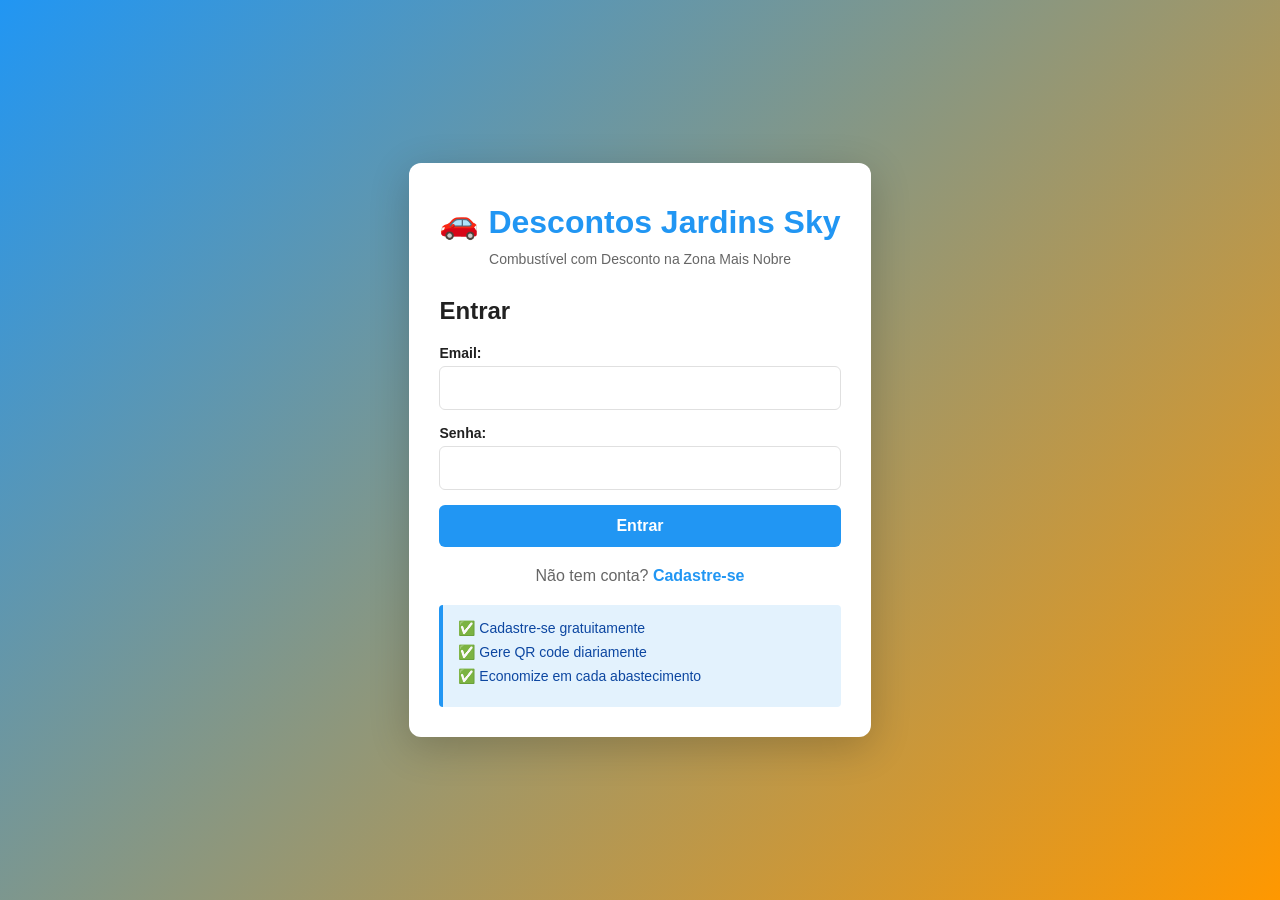
==== frontend/index.html @ 64e80499 "Add files via upload" ====
<!DOCTYPE html>
<html lang="pt-BR">
<head>
    <meta charset="UTF-8">
    <meta name="viewport" content="width=device-width, initial-scale=1.0">
    <meta name="theme-color" content="#1e3a8a">
    <title>CAJ SKY — Combustível com desconto</title>
    <link rel="manifest" href="/manifest.json">
    <link rel="apple-touch-icon" href="/icons/cajsky-192.png">
    <meta name="apple-mobile-web-app-capable" content="yes">
    <meta name="apple-mobile-web-app-status-bar-style" content="black-translucent">
    <meta name="apple-mobile-web-app-title" content="CAJ SKY">
    <link rel="stylesheet" href="css/style.css?v=2">
</head>
<body class="auth-page">
    <div class="container">
        <div class="auth-card">
            <div class="logo">
                <h1>🚗 Descontos Jardins Sky</h1>
                <p>Combustível com Desconto na Zona Mais Nobre</p>
            </div>

            <!-- TAB DE LOGIN -->
            <div id="login-tab" class="auth-form active">
                <h2>Entrar</h2>
                <form id="login-form">
                    <div class="form-group">
                        <label for="login-email">Email:</label>
                        <input type="email" id="login-email" name="email" required>
                    </div>
                    <div class="form-group">
                        <label for="login-senha">Senha:</label>
                        <input type="password" id="login-senha" name="senha" required>
                    </div>
                    <button type="submit" class="btn btn-primary">Entrar</button>
                </form>
                <p class="toggle-auth">Não tem conta? <a href="#" onclick="toggleTab()">Cadastre-se</a></p>
                <div id="login-erro" class="erro-msg"></div>
            </div>

            <!-- TAB DE CADASTRO -->
            <div id="cadastro-tab" class="auth-form">
                <h2>Criar Conta</h2>
                <form id="cadastro-form">
                    <div class="form-group">
                        <label for="cadastro-nome">Nome Completo:</label>
                        <input type="text" id="cadastro-nome" name="nome" required>
                    </div>

                    <div class="form-group">
                        <label for="cadastro-cpf">CPF:</label>
                        <input type="text" id="cadastro-cpf" name="cpf" placeholder="000.000.000-00" required>
                    </div>

                    <div class="form-group">
                        <label for="cadastro-ocupacao">Ocupação:</label>
                        <select id="cadastro-ocupacao" name="ocupacao" required
                                onchange="ajustarCamposOcupacao()">
                            <option value="">Selecione...</option>
                            <option value="Táxi">Táxi</option>
                            <option value="Uber">Motorista de aplicativo (Uber, 99…)</option>
                            <option value="Outro">Outro — convênio com empresa</option>
                        </select>
                    </div>

                    <!-- ===== COMPROVAÇÃO DA CATEGORIA ===== -->
                    <fieldset class="bloco-veiculo" id="bloco-veiculo" style="display:none;">
                        <legend id="legenda-veiculo">Comprovação</legend>
                        <p class="ajuda-bloco" id="ajuda-bloco-veiculo"></p>

                        <div class="form-group">
                            <label for="cadastro-placa">Placa do carro que você está usando:</label>
                            <input type="text" id="cadastro-placa" name="placa"
                                   placeholder="ABC1D23" maxlength="8"
                                   autocapitalize="characters" autocomplete="off"
                                   spellcheck="false" oninput="formatarCampoPlaca(this)">
                            <small class="ajuda" id="ajuda-placa"></small>
                        </div>

                        <div class="form-group" id="grupo-registro">
                            <label for="cadastro-registro"><span id="rotulo-registro">Registro</span>:</label>
                            <input type="text" id="cadastro-registro" name="registro_numero"
                                   autocomplete="off" spellcheck="false">
                            <small class="ajuda" id="ajuda-registro"></small>
                        </div>

                        <div class="form-group" id="grupo-convenio" style="display:none;">
                            <label for="cadastro-empresa">Empresa do convênio:</label>
                            <select id="cadastro-empresa" name="empresa_convenio_id">
                                <option value="">Carregando empresas...</option>
                            </select>
                            <small class="ajuda" id="ajuda-convenio">
                                Só aparecem aqui as empresas com convênio assinado com os postos
                                CAJ e SKY. Seu cadastro passa por conferência da gerência antes
                                de liberar os cupons.
                            </small>
                        </div>

                        <div class="form-group">
                            <label id="rotulo-foto">Comprovante:</label>
                            <input type="file" id="cadastro-foto" accept="image/*"
                                   class="entrada-foto" onchange="prepararComprovante(this)">
                            <label for="cadastro-foto" class="botao-foto" id="botao-foto">
                                📷 Enviar comprovante
                            </label>
                            <small class="ajuda" id="ajuda-foto"></small>
                            <div id="previa-foto" class="previa-foto" hidden>
                                <img id="previa-foto-img" alt="Comprovante enviado">
                                <button type="button" class="trocar-foto" onclick="limparComprovante()">
                                    Trocar imagem
                                </button>
                            </div>
                        </div>
                    </fieldset>

                    <div class="form-group">
                        <label for="cadastro-tel">Telefone:</label>
                        <input type="tel" id="cadastro-tel" name="tel" placeholder="(11) 99999-9999" required>
                    </div>

                    <div class="form-group">
                        <label for="cadastro-endereco">Endereço Completo:</label>
                        <input type="text" id="cadastro-endereco" name="endereco" placeholder="Rua, número, bairro, cidade" required>
                    </div>

                    <div class="form-group">
                        <label for="cadastro-email">Email:</label>
                        <input type="email" id="cadastro-email" name="email" required>
                    </div>

                    <div class="form-group">
                        <label for="cadastro-senha">Senha:</label>
                        <input type="password" id="cadastro-senha" name="senha" required>
                    </div>

                    <div class="form-group">
                        <label for="cadastro-confirmacao">Confirmar Senha:</label>
                        <input type="password" id="cadastro-confirmacao" name="confirmacao" required>
                    </div>

                    <div class="form-group form-consentimento">
                        <label class="checkbox-label">
                            <input type="checkbox" id="cadastro-promocoes" name="aceita_promocoes" required>
                            <span><strong>Aceito receber os avisos do aplicativo</strong> — cupons do dia,
                            mudanças de preço e ofertas por tempo limitado dos postos CAJ e SKY,
                            por notificação, WhatsApp, SMS ou e-mail.
                            <br>Autorizo também o uso da <strong>placa e do comprovante enviado</strong>
                            para conferir, no abastecimento, que o desconto é usado por quem tem
                            direito a ele. Esses dados não são usados para outra finalidade nem
                            repassados a terceiros, e são apagados se a conta for encerrada.</span>
                        </label>
                        <small class="ajuda">Obrigatório: é assim que você fica sabendo o desconto do dia.</small>

                        <label class="checkbox-label checkbox-secundario">
                            <input type="checkbox" id="cadastro-parceiros" name="aceita_parceiros">
                            <span>Também quero receber promoções de parceiros e novidades do clube.</span>
                        </label>
                        <small class="ajuda">Opcional. Pode cancelar quando quiser.</small>
                    </div>

                    <button type="submit" class="btn btn-primary">Cadastrar</button>
                </form>
                <p class="toggle-auth">Já tem conta? <a href="#" onclick="toggleTab()">Faça Login</a></p>
                <div id="cadastro-erro" class="erro-msg"></div>
            </div>

            <div class="info-box">
                <p>✅ Cadastre-se gratuitamente</p>
                <p>✅ Gere QR code diariamente</p>
                <p>✅ Economize em cada abastecimento</p>
            </div>
        </div>
    </div>

    <script>
        window.INSTALAR = {
            titulo: 'Instale o CAJ SKY no seu celular',
            texto: 'Fica um ícone na sua tela, abre direto no cupom e avisa quando o preço baixar.',
            cor: '#2563eb'
        };
    </script>
    <script src="js/instalar.js?v=1"></script>
    <script src="js/comprovacao.js?v=1"></script>
    <script src="js/app-v2.js?v=11"></script>
</body>
</html>
---- frontend/css/style.css ----
* {
    margin: 0;
    padding: 0;
    box-sizing: border-box;
}

:root {
    --primary-color: #2196F3;
    --secondary-color: #FF9800;
    --success-color: #4CAF50;
    --danger-color: #F44336;
    --dark: #212121;
    --light: #f5f5f5;
    --border: #e0e0e0;
}

html, body {
    height: 100%;
    font-family: -apple-system, BlinkMacSystemFont, 'Segoe UI', Roboto, Oxygen, Ubuntu, Cantarell, sans-serif;
    background-color: var(--light);
    color: var(--dark);
}

/* ===== CONTAINER ===== */
.container {
    max-width: 600px;
    margin: 0 auto;
    padding: 20px;
}

/* ===== PÁGINA DE AUTENTICAÇÃO ===== */
.auth-page {
    display: flex;
    align-items: center;
    justify-content: center;
    min-height: 100vh;
    background: linear-gradient(135deg, var(--primary-color), var(--secondary-color));
}

.auth-card {
    background: white;
    border-radius: 12px;
    padding: 30px;
    padding-top: 40px;
    box-shadow: 0 10px 40px rgba(0, 0, 0, 0.2);
    width: 100%;
    max-width: 500px;
    max-height: 90vh;
    overflow-y: auto;
}

.logo {
    text-align: center;
    margin-bottom: 30px;
}

.logo h1 {
    color: var(--primary-color);
    margin-bottom: 10px;
}

.logo p {
    color: #666;
    font-size: 14px;
}

/* ===== FORMULÁRIOS ===== */
.auth-form {
    display: none;
}

.auth-form.active {
    display: block;
}

.auth-form h2 {
    margin-bottom: 20px;
    color: var(--dark);
}

.form-group {
    margin-bottom: 15px;
}

.form-group label {
    display: block;
    margin-bottom: 5px;
    font-weight: 600;
    color: var(--dark);
    font-size: 14px;
}

.form-group input,
.form-group select {
    width: 100%;
    padding: 12px;
    border: 1px solid var(--border);
    border-radius: 6px;
    font-size: 16px;
    font-family: inherit;
    transition: border-color 0.3s;
}

.form-group input:focus,
.form-group select:focus {
    outline: none;
    border-color: var(--primary-color);
    box-shadow: 0 0 0 3px rgba(33, 150, 243, 0.1);
}

/* ===== BOTÕES ===== */
.btn {
    padding: 12px 24px;
    border: none;
    border-radius: 6px;
    font-size: 16px;
    font-weight: 600;
    cursor: pointer;
    transition: all 0.3s;
    width: 100%;
}

.btn-primary {
    background-color: var(--primary-color);
    color: white;
}

.btn-primary:hover {
    background-color: #1976D2;
    transform: translateY(-2px);
    box-shadow: 0 5px 20px rgba(33, 150, 243, 0.4);
}

.btn-secondary {
    background-color: var(--secondary-color);
    color: white;
}

.btn-secondary:hover {
    background-color: #FB8C00;
}

.btn-lg {
    padding: 16px 32px;
    font-size: 18px;
}

.toggle-auth {
    text-align: center;
    margin-top: 20px;
    color: #666;
}

.toggle-auth a {
    color: var(--primary-color);
    text-decoration: none;
    font-weight: 600;
}

.info-box {
    background-color: #e3f2fd;
    border-left: 4px solid var(--primary-color);
    padding: 15px;
    margin-top: 20px;
    border-radius: 4px;
    font-size: 14px;
    color: #0d47a1;
}

.info-box p {
    margin-bottom: 8px;
}

/* ===== MENSAGENS DE ERRO ===== */
.erro-msg {
    color: var(--danger-color);
    margin-top: 10px;
    padding: 10px;
    background-color: #ffebee;
    border-radius: 4px;
    display: none;
}

.erro-msg.show {
    display: block;
}

/* ===== DASHBOARD ===== */
.navbar {
    background-color: var(--primary-color);
    color: white;
    padding: 16px 20px;
    display: flex;
    justify-content: space-between;
    align-items: center;
    box-shadow: 0 2px 8px rgba(0, 0, 0, 0.1);
}

.navbar h1 {
    font-size: 20px;
}

.navbar-icons {
    display: flex;
    gap: 10px;
}

.icon-btn {
    background: rgba(255, 255, 255, 0.2);
    border: none;
    color: white;
    width: 40px;
    height: 40px;
    border-radius: 50%;
    font-size: 20px;
    cursor: pointer;
    transition: background 0.3s;
}

.icon-btn:hover {
    background: rgba(255, 255, 255, 0.3);
}

.btn-logout {
    background-color: var(--danger-color);
    color: white;
    border: none;
    padding: 8px 16px;
    border-radius: 6px;
    font-size: 14px;
    font-weight: 600;
    cursor: pointer;
    transition: all 0.3s;
    display: flex;
    align-items: center;
    gap: 6px;
}

.btn-logout:hover {
    background-color: #d32f2f;
    transform: scale(1.05);
    box-shadow: 0 2px 8px rgba(244, 67, 54, 0.4);
}

.dashboard-container {
    padding: 20px;
}

/* ===== CARDS ===== */
.welcome-card,
.cupom-card,
.postos-card,
.historico-card {
    background: white;
    border-radius: 12px;
    padding: 20px;
    margin-bottom: 20px;
    box-shadow: 0 2px 8px rgba(0, 0, 0, 0.1);
}

/* PRODUTOS LISTA */
.produtos-lista {
    display: grid;
    grid-template-columns: 1fr;
    gap: 12px;
}

.produto-item {
    display: flex;
    justify-content: space-between;
    align-items: center;
    padding: 12px;
    background: #f9f9f9;
    border-left: 4px solid #2196F3;
    border-radius: 6px;
    transition: all 0.3s;
}

.produto-item:hover {
    background: #f0f7ff;
    border-left-color: #1976D2;
}

.produto-info {
    flex: 1;
    text-align: left;
}

.produto-nome {
    font-weight: 600;
    color: #333;
    margin-bottom: 4px;
    font-size: 14px;
}

.produto-tipo {
    font-size: 11px;
    color: #999;
    text-transform: uppercase;
}

.produto-preco {
    text-align: right;
    margin-right: 12px;
}

.preco-valor {
    font-size: 16px;
    font-weight: 600;
    color: #2196F3;
}

.preco-unidade {
    font-size: 11px;
    color: #999;
}

.btn-produto {
    background: #2196F3;
    color: white;
    border: none;
    padding: 8px 16px;
    border-radius: 4px;
    cursor: pointer;
    font-size: 12px;
    font-weight: 600;
    transition: background 0.3s;
    white-space: nowrap;
}

.btn-produto:hover {
    background: #1976D2;
}

.btn-produto.gerado {
    background: #4CAF50;
}

.btn-produto.gerado:hover {
    background: #45a049;
}

.cupom-header {
    display: flex;
    justify-content: space-between;
    align-items: center;
    margin-bottom: 20px;
}

.cupom-header h3 {
    color: var(--dark);
}

.cupom-data {
    background-color: var(--primary-color);
    color: white;
    padding: 5px 12px;
    border-radius: 20px;
    font-size: 12px;
}

/* ===== CUPOM VAZIO ===== */
.cupom-vazio {
    text-align: center;
    padding: 40px 20px;
    color: #999;
}

.cupom-vazio p {
    margin-bottom: 20px;
}

/* ===== CUPOM GERADO ===== */
.cupom-gerado {
    text-align: center;
}

.qrcode-container {
    background-color: #f9f9f9;
    padding: 20px;
    border-radius: 8px;
    margin-bottom: 20px;
}

.qrcode-container img {
    width: 200px;
    height: 200px;
    border: 2px solid var(--border);
    border-radius: 8px;
}

/* É a saída quando a câmera do frentista não lê: tela riscada, sol forte,
   lente suja. Em cinza claro de 12px ninguém consegue ditar o código. */
.qrcode-text {
    margin-top: 12px;
    font-family: 'Courier New', ui-monospace, monospace;
    font-size: 19px;
    font-weight: 700;
    letter-spacing: 2px;
    color: #1a237e;
    background: #eef4fd;
    border: 1px solid #c7dcf7;
    border-radius: 8px;
    padding: 8px 10px;
    word-break: break-all;
    user-select: all;
}

.cupom-info {
    background-color: #e3f2fd;
    padding: 15px;
    border-radius: 8px;
    margin-bottom: 20px;
}

.cupom-info h4 {
    margin-bottom: 10px;
    color: var(--dark);
}

.info-row {
    display: flex;
    justify-content: space-between;
    margin-bottom: 8px;
    font-size: 14px;
}

.info-row .label {
    color: #666;
}

.info-row .valor {
    font-weight: 600;
    color: var(--primary-color);
}

.cupom-instrucoes {
    background-color: #f5f5f5;
    padding: 15px;
    border-radius: 8px;
    margin-bottom: 20px;
    text-align: left;
}

.cupom-instrucoes h4 {
    margin-bottom: 10px;
    color: var(--dark);
}

.cupom-instrucoes ol {
    margin-left: 20px;
    font-size: 14px;
    color: #666;
}

.cupom-instrucoes li {
    margin-bottom: 8px;
}

.cupom-limites {
    background-color: #fff3e0;
    padding: 12px;
    border-radius: 6px;
    margin-bottom: 20px;
    color: #e65100;
    font-weight: 600;
}

/* ===== POSTOS ===== */
.posto-item {
    padding: 15px;
    border-left: 4px solid var(--secondary-color);
    background-color: #fafafa;
    margin-bottom: 15px;
    border-radius: 4px;
}

.posto-item h4 {
    margin-bottom: 8px;
    color: var(--dark);
}

.posto-item p {
    font-size: 14px;
    color: #666;
    margin-bottom: 4px;
}

/* ===== MODAL ===== */
.modal {
    position: fixed;
    z-index: 1000;
    left: 0;
    top: 0;
    width: 100%;
    height: 100%;
    background-color: rgba(0, 0, 0, 0.4);
    display: flex;
    align-items: center;
    justify-content: center;
}

.modal-content {
    background-color: white;
    padding: 30px;
    border-radius: 12px;
    max-width: 500px;
    width: 90%;
    box-shadow: 0 10px 40px rgba(0, 0, 0, 0.3);
}

.close {
    float: right;
    font-size: 28px;
    font-weight: bold;
    color: #999;
    cursor: pointer;
}

.close:hover {
    color: var(--dark);
}

/* ===== RESPONSIVO ===== */
@media (max-width: 600px) {
    .container {
        padding: 10px;
    }

    .auth-card {
        padding: 20px;
    }

    .dashboard-container {
        padding: 10px;
    }

    .btn {
        font-size: 14px;
        padding: 10px 16px;
    }

    .navbar {
        flex-direction: column;
        gap: 10px;
    }

    .navbar h1 {
        font-size: 16px;
    }
}

/* ===== PRINT ===== */
@media print {
    .navbar, .navbar-icons {
        display: none;
    }

    .cupom-card {
        box-shadow: none;
        border: 2px solid var(--border);
    }

    .qrcode-container {
        page-break-inside: avoid;
    }
}

/* ===== PREÇO FINAL EM DESTAQUE NO CUPOM ===== */
.preco-destaque {
    background: linear-gradient(135deg, #1b5e20 0%, #2e7d32 100%);
    color: #fff;
    border-radius: 12px;
    padding: 20px;
    text-align: center;
    margin: 16px 0;
}

.preco-destaque-rotulo {
    display: block;
    font-size: 13px;
    opacity: .9;
    text-transform: uppercase;
    letter-spacing: .05em;
}

.preco-destaque-valor {
    display: flex;
    align-items: baseline;
    justify-content: center;
    gap: 8px;
    margin: 8px 0 6px;
}

.preco-destaque-valor #preco-final-destaque {
    font-size: 42px;
    font-weight: 700;
    line-height: 1;
}

.preco-destaque-unidade { font-size: 15px; opacity: .9; }

.preco-destaque-antes {
    display: flex;
    align-items: center;
    justify-content: center;
    gap: 10px;
    font-size: 14px;
    opacity: .95;
    flex-wrap: wrap;
}

.economia-badge {
    background: rgba(255, 255, 255, .2);
    padding: 3px 10px;
    border-radius: 20px;
    font-size: 13px;
}

/* preços na lista de produtos */
.produto-preco .preco-valor { font-weight: 600; }

/* consentimento de marketing no cadastro */
.form-consentimento {
    background: #f5f7fa;
    border: 1px solid #e0e6ed;
    border-radius: 8px;
    padding: 12px;
}

.checkbox-label {
    display: flex;
    align-items: flex-start;
    gap: 10px;
    cursor: pointer;
    font-size: 14px;
    line-height: 1.4;
    color: #333;
    font-weight: 400;
}

.checkbox-label input[type="checkbox"] {
    width: 18px;
    height: 18px;
    min-width: 18px;
    margin-top: 2px;
    accent-color: #2196F3;
    cursor: pointer;
}

.checkbox-secundario {
    margin-top: 14px;
    padding-top: 12px;
    border-top: 1px solid #e0e6ed;
}

.form-consentimento .ajuda {
    display: block;
    margin-top: 6px;
    margin-left: 28px;
    font-size: 12px;
    color: #777;
}

/* ===== COMPROVAÇÃO DA CATEGORIA NO CADASTRO ===== */

.bloco-veiculo {
    background: #eef4fd;
    border: 1px solid #c7dcf7;
    border-radius: 10px;
    padding: 16px;
    margin: 18px 0;
}

.bloco-veiculo legend {
    font-weight: 700;
    font-size: 15px;
    color: #1a237e;
    padding: 0 8px;
}

.ajuda-bloco {
    font-size: 13px;
    line-height: 1.5;
    color: #445;
    margin-bottom: 14px;
}

.bloco-veiculo .ajuda {
    display: block;
    margin-top: 5px;
    font-size: 12px;
    line-height: 1.45;
    color: #667;
}

/* Placa em letra de máquina: fica parecida com a do carro e evita confundir
   o zero com a letra O na hora de conferir. */
#cadastro-placa, #placa-atual-campo {
    font-family: 'Courier New', ui-monospace, monospace;
    font-size: 22px;
    font-weight: 700;
    letter-spacing: 3px;
    text-align: center;
    text-transform: uppercase;
}

/* O input de arquivo do navegador é feio e pequeno demais para o dedo;
   escondemos e usamos o label como botão. */
.entrada-foto {
    position: absolute;
    width: 1px; height: 1px;
    opacity: 0; overflow: hidden;
}

.botao-foto {
    display: block;
    width: 100%;
    padding: 14px;
    background: #fff;
    border: 2px dashed #7aa7dd;
    border-radius: 10px;
    color: #1a4a8a;
    font-size: 15px;
    font-weight: 600;
    text-align: center;
    cursor: pointer;
}
.botao-foto:hover { background: #f4f9ff; }
.botao-foto.foto-ok {
    border-style: solid;
    border-color: #16a34a;
    background: #f0fdf4;
    color: #15803d;
}

.previa-foto { margin-top: 12px; text-align: center; }
.previa-foto img {
    max-width: 100%;
    max-height: 200px;
    border-radius: 8px;
    border: 1px solid #c7dcf7;
}
.trocar-foto {
    display: block;
    margin: 8px auto 0;
    background: none;
    border: none;
    color: #1a4a8a;
    font-size: 14px;
    font-weight: 600;
    cursor: pointer;
    text-decoration: underline;
}

/* ===== PLACA NO PAINEL DO MOTORISTA ===== */

.cartao-placa {
    background: #eef4fd;
    border: 1px solid #c7dcf7;
    border-radius: 10px;
    padding: 14px 16px;
    margin-bottom: 16px;
}
.cartao-placa .titulo-placa {
    font-size: 13px;
    font-weight: 600;
    color: #445;
    text-transform: uppercase;
    letter-spacing: .5px;
}
.cartao-placa .valor-placa {
    font-family: 'Courier New', ui-monospace, monospace;
    font-size: 28px;
    font-weight: 700;
    letter-spacing: 4px;
    color: #1a237e;
    margin: 4px 0;
}
.cartao-placa .aviso-placa { font-size: 12.5px; color: #667; line-height: 1.45; }
.cartao-placa .btn-trocar-placa {
    background: none;
    border: none;
    color: #1a4a8a;
    font-size: 14px;
    font-weight: 600;
    cursor: pointer;
    text-decoration: underline;
    padding: 6px 0 0;
}
.cartao-placa .linha-troca { display: flex; gap: 8px; margin-top: 8px; }
.cartao-placa .linha-troca input { flex: 1; }
.cartao-placa .linha-troca button {
    padding: 10px 16px;
    background: #2196F3;
    color: #fff;
    border: none;
    border-radius: 8px;
    font-weight: 600;
    cursor: pointer;
}
.msg-placa { font-size: 13px; margin-top: 8px; }
.msg-placa.ok { color: #15803d; }
.msg-placa.erro { color: #b91c1c; }
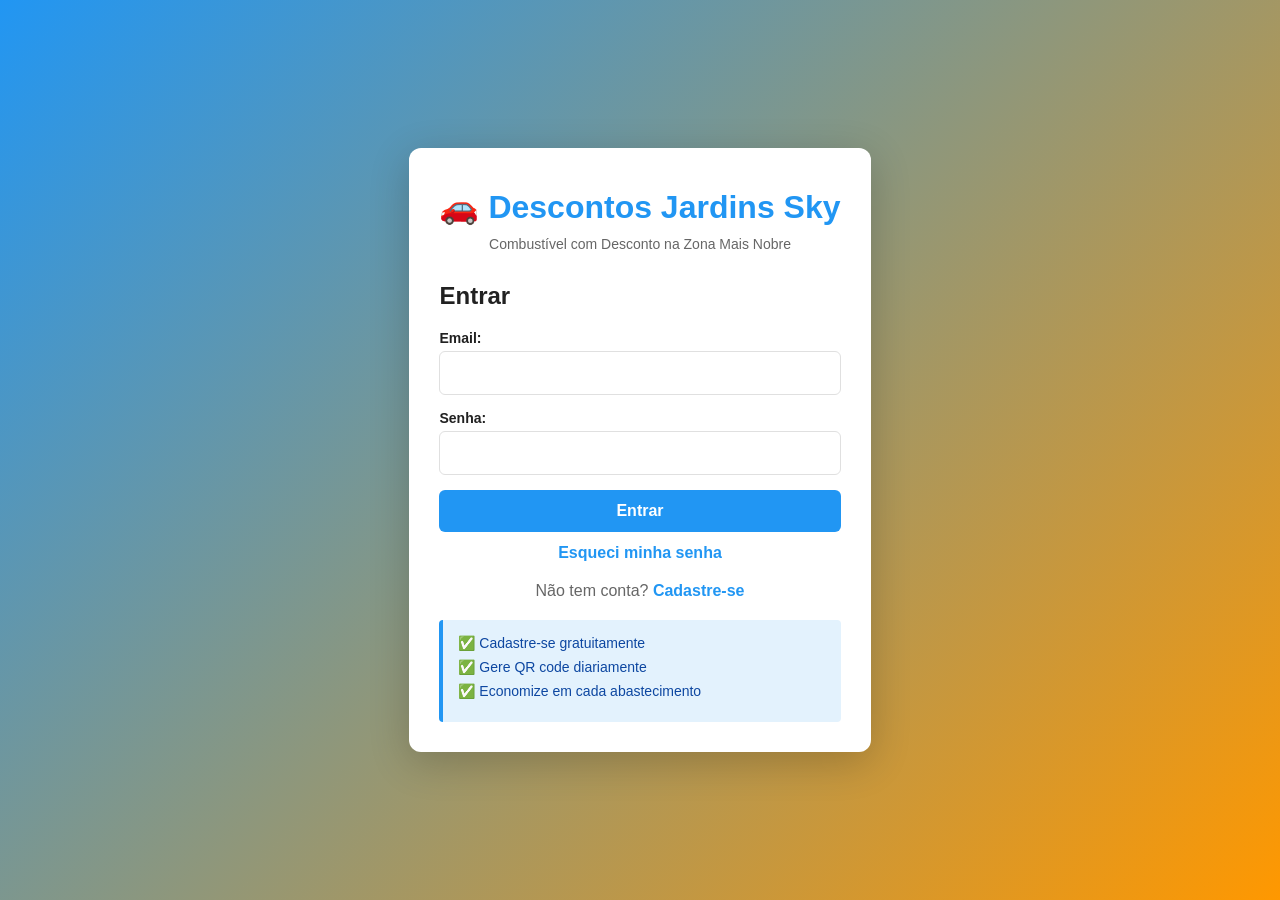
==== commit 00718eca: "Add files via upload recuperacao de senha - telas" ====
--- a/frontend/index.html
+++ b/frontend/index.html
@@ -34,8 +34,37 @@
                     </div>
                     <button type="submit" class="btn btn-primary">Entrar</button>
                 </form>
+                <p class="toggle-auth" style="margin-top:12px;">
+                    <a href="#" onclick="return abrirEsqueciSenha()">Esqueci minha senha</a>
+                </p>
                 <p class="toggle-auth">Não tem conta? <a href="#" onclick="toggleTab()">Cadastre-se</a></p>
                 <div id="login-erro" class="erro-msg"></div>
+            </div>
+
+            <!-- ESQUECI MINHA SENHA -->
+            <!-- Fica na mesma página, sem navegar para lugar nenhum: o
+                 motorista está na pista, muitas vezes com sinal ruim, e cada
+                 carregamento de página é uma chance de ele desistir. -->
+            <div id="esqueci-tab" class="auth-form">
+                <h2>Esqueci minha senha</h2>
+                <p style="font-size:14px;color:#555;line-height:1.5;margin-bottom:16px;">
+                    Digite o e-mail que você usou no cadastro. Vamos mandar um link
+                    para você criar uma senha nova. O link vale por 1 hora.
+                </p>
+                <form id="esqueci-form">
+                    <div class="form-group">
+                        <label for="esqueci-email">Email:</label>
+                        <input type="email" id="esqueci-email" name="email"
+                               autocapitalize="off" spellcheck="false" required>
+                    </div>
+                    <button type="submit" class="btn btn-primary" id="btn-esqueci">
+                        Enviar link
+                    </button>
+                </form>
+                <p class="toggle-auth" style="margin-top:12px;">
+                    <a href="#" onclick="return voltarAoLogin()">← Voltar para entrar</a>
+                </p>
+                <div id="esqueci-msg" class="erro-msg"></div>
             </div>
 
             <!-- TAB DE CADASTRO -->
--- a/frontend/css/style.css
+++ b/frontend/css/style.css
@@ -802,3 +802,20 @@
 .msg-placa { font-size: 13px; margin-top: 8px; }
 .msg-placa.ok { color: #15803d; }
 .msg-placa.erro { color: #b91c1c; }
+
+/* Selo com o número de cadastros esperando liberação na aba Convênios.
+   Fica na aba porque a fila só é útil se alguém lembrar de olhar. */
+.selo-pendentes {
+    display: inline-block;
+    min-width: 20px;
+    padding: 1px 6px;
+    margin-left: 4px;
+    border-radius: 10px;
+    background: #c62828;
+    color: #fff;
+    font-size: 12px;
+    font-weight: 700;
+    line-height: 18px;
+    text-align: center;
+    vertical-align: middle;
+}
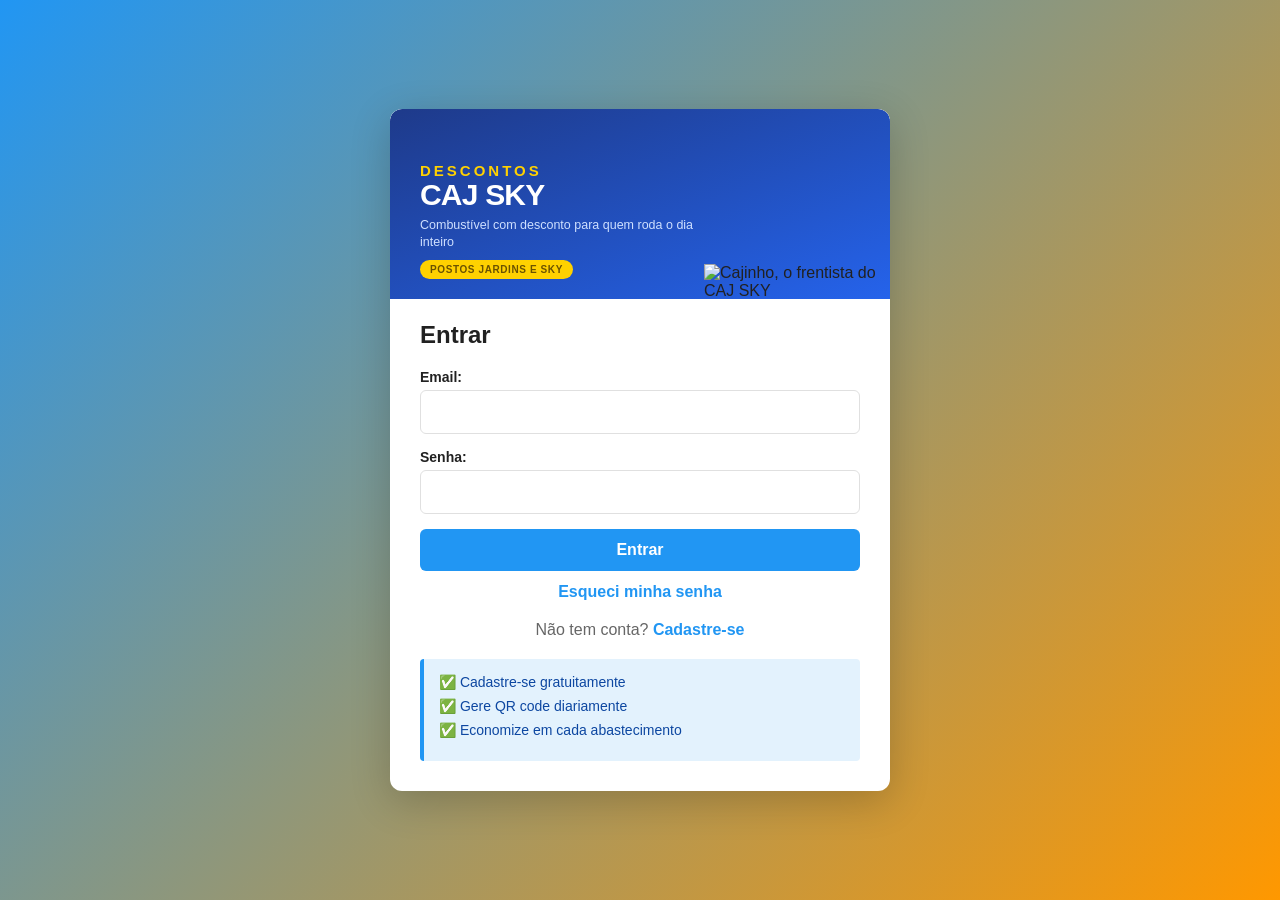
==== commit 265c5015: "Add files via upload" ====
--- a/frontend/index.html
+++ b/frontend/index.html
@@ -10,14 +10,19 @@
     <meta name="apple-mobile-web-app-capable" content="yes">
     <meta name="apple-mobile-web-app-status-bar-style" content="black-translucent">
     <meta name="apple-mobile-web-app-title" content="CAJ SKY">
-    <link rel="stylesheet" href="css/style.css?v=2">
+    <link rel="stylesheet" href="css/style.css?v=3">
 </head>
 <body class="auth-page">
     <div class="container">
         <div class="auth-card">
             <div class="logo">
-                <h1>🚗 Descontos Jardins Sky</h1>
-                <p>Combustível com Desconto na Zona Mais Nobre</p>
+                <div class="logo-texto">
+                    <h1><span class="linha-1">DESCONTOS</span>CAJ SKY</h1>
+                    <p>Combustível com desconto para quem roda o dia inteiro</p>
+                    <span class="logo-bandeira">Postos Jardins e Sky</span>
+                </div>
+                <img src="img/cajinho.png" class="cajinho"
+                     alt="Cajinho, o frentista do CAJ SKY">
             </div>
 
             <!-- TAB DE LOGIN -->
--- a/frontend/css/style.css
+++ b/frontend/css/style.css
@@ -49,19 +49,70 @@
     overflow-y: auto;
 }
 
+/* ===== CABEÇALHO COM O CAJINHO =====
+   Faixa no topo do cartão. O mascote fica à direita, da borda de cima até o
+   começo do formulário: aparece nas três telas (entrar, criar conta e
+   esqueci a senha) sem cobrir campo nenhum. */
+.auth-card { padding-top: 0; overflow: hidden; }
+
 .logo {
-    text-align: center;
-    margin-bottom: 30px;
-}
+    position: relative;
+    overflow: hidden;
+    display: flex;
+    align-items: flex-end;
+    gap: 4px;
+    text-align: left;
+    margin: 0 -30px 22px;
+    padding: 22px 30px 0;
+    background: linear-gradient(160deg, #1e3a8a 0%, #2563eb 100%);
+    border-radius: 12px 12px 0 0;
+    min-height: 190px;
+}
+
+.logo-texto { flex: 1 1 auto; min-width: 0; padding-bottom: 20px; }
 
 .logo h1 {
-    color: var(--primary-color);
-    margin-bottom: 10px;
-}
-
-.logo p {
-    color: #666;
-    font-size: 14px;
+    color: #fff;
+    font-size: 30px;
+    line-height: 0.95;
+    letter-spacing: -0.8px;
+    margin-bottom: 8px;
+}
+
+.logo h1 .linha-1 {
+    display: block;
+    font-size: 15px;
+    letter-spacing: 3px;
+    color: #FFD100;
+    margin-bottom: 3px;
+}
+
+.logo p { color: #cfe0ff; font-size: 12.5px; line-height: 1.35; }
+
+.logo-bandeira {
+    display: inline-block;
+    margin-top: 9px;
+    padding: 4px 10px;
+    border-radius: 999px;
+    background: #FFD100;
+    color: #6b5200;
+    font-size: 10px;
+    font-weight: 800;
+    letter-spacing: 0.6px;
+    text-transform: uppercase;
+}
+
+.logo .cajinho {
+    flex: 0 0 auto;
+    width: 178px;
+    height: auto;
+    align-self: flex-end;
+    margin: 0 -22px -1px 0;
+}
+
+@media (max-width: 370px) {
+    .logo h1 { font-size: 26px; }
+    .logo .cajinho { width: 152px; }
 }
 
 /* ===== FORMULÁRIOS ===== */
@@ -528,8 +579,11 @@
     }
 
     .auth-card {
-        padding: 20px;
+        padding: 0 20px 20px;
     }
+
+    /* a faixa do cabeçalho acompanha o padding menor do celular */
+    .logo { margin: 0 -20px 20px; padding: 20px 20px 0; min-height: 176px; }
 
     .dashboard-container {
         padding: 10px;
@@ -819,3 +873,94 @@
     text-align: center;
     vertical-align: middle;
 }
+
+
+/* ============================================================
+   POSTOS DENTRO DO CUPOM
+   O motorista abre o cupom e já vê para onde ir, sem rolar a
+   tela. O botão abre o mapa traçando a rota de onde ele está.
+   ============================================================ */
+.cupom-postos {
+    margin-top: 18px;
+    padding-top: 16px;
+    border-top: 2px dashed #d7dbe3;
+}
+
+.cupom-postos h4 {
+    font-size: 12px;
+    font-weight: 800;
+    letter-spacing: 1.2px;
+    text-transform: uppercase;
+    color: #6b7280;
+    margin-bottom: 12px;
+}
+
+.posto-cupom {
+    background: #f7f9fc;
+    border: 1px solid #e3e8f0;
+    border-radius: 12px;
+    padding: 14px 16px;
+    margin-bottom: 12px;
+}
+
+.posto-cupom:last-child { margin-bottom: 0; }
+
+.posto-cupom-nome {
+    font-size: 17px;
+    font-weight: 800;
+    color: #111827;
+    margin-bottom: 4px;
+}
+
+.posto-cupom-endereco {
+    font-size: 15px;
+    color: #374151;
+    line-height: 1.45;
+}
+
+.posto-cupom-ref { font-size: 13px; color: #6b7280; }
+
+.posto-cupom-botoes {
+    display: flex;
+    gap: 10px;
+    margin-top: 14px;
+}
+
+/* Alvo grande de propósito: o motorista costuma tocar isso com o carro
+   parado no semáforo, com pressa e às vezes com luva. */
+.botao-rota,
+.botao-waze {
+    display: flex;
+    align-items: center;
+    justify-content: center;
+    min-height: 46px;
+    padding: 0 18px;
+    border-radius: 10px;
+    font-weight: 700;
+    font-size: 15px;
+    text-decoration: none;
+}
+
+.botao-rota { flex: 1; background: #1e40af; color: #fff; }
+.botao-rota:active { background: #1b3a9c; }
+
+.botao-waze {
+    flex: 0 0 auto;
+    background: #fff;
+    color: #1e40af;
+    border: 2px solid #c7d2fe;
+}
+
+/* Celular estreito (iPhone SE e afins): sem isso "Como chegar" quebra em
+   duas linhas dentro do botão. */
+@media (max-width: 360px) {
+    .botao-rota,
+    .botao-waze { font-size: 14px; padding: 0 12px; }
+    .posto-cupom { padding: 12px; }
+}
+
+/* Na impressão o botão não serve para nada — vira texto com o endereço. */
+@media print {
+    .posto-cupom-botoes { display: none; }
+    .cupom-postos { border-top: 1px solid #999; }
+}
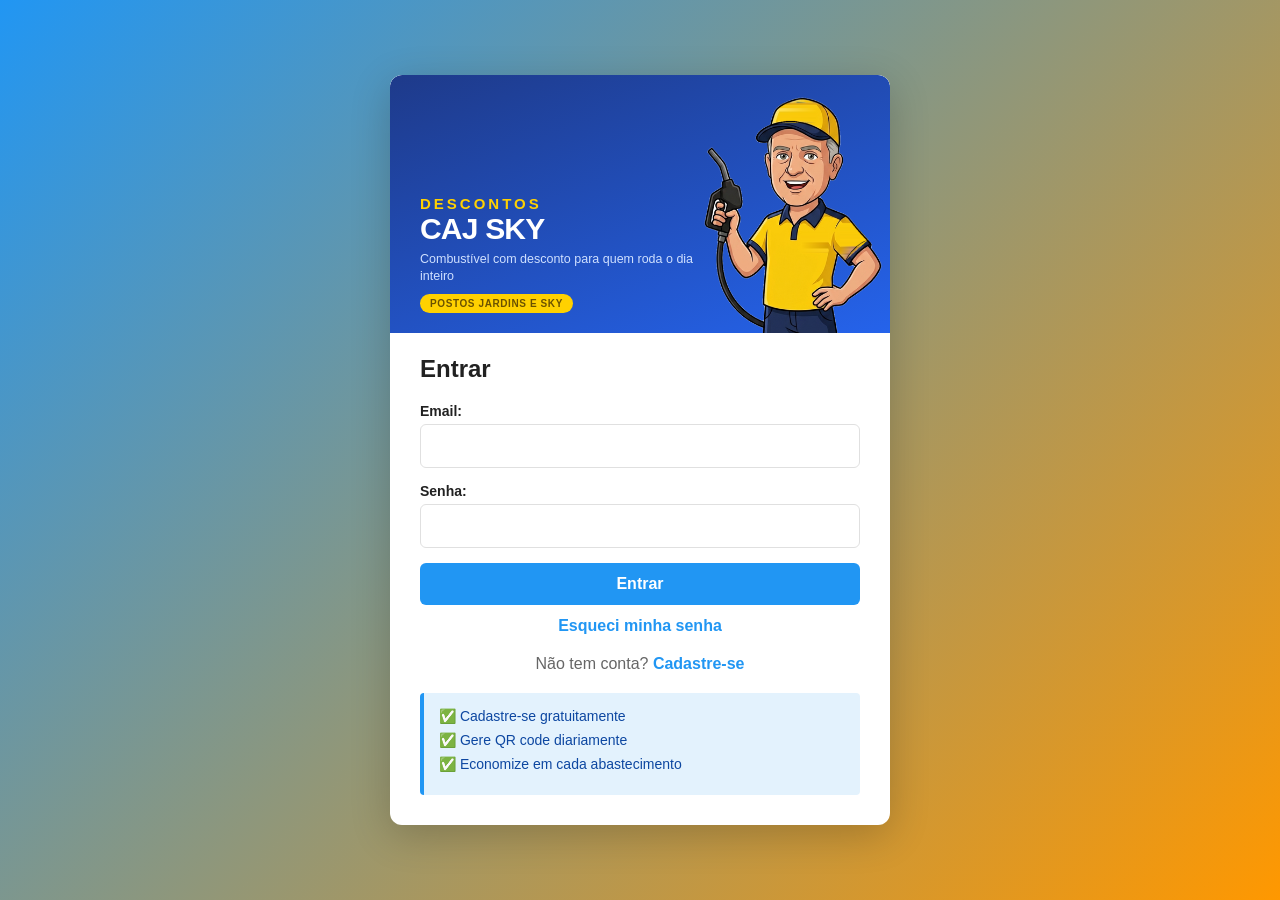
==== commit 7dfa5c47: "Add files via upload" ====
--- a/frontend/index.html
+++ b/frontend/index.html
@@ -21,7 +21,7 @@
                     <p>Combustível com desconto para quem roda o dia inteiro</p>
                     <span class="logo-bandeira">Postos Jardins e Sky</span>
                 </div>
-                <img src="img/cajinho.png" class="cajinho"
+                <img src="icons/cajinho.png" class="cajinho"
                      alt="Cajinho, o frentista do CAJ SKY">
             </div>
 
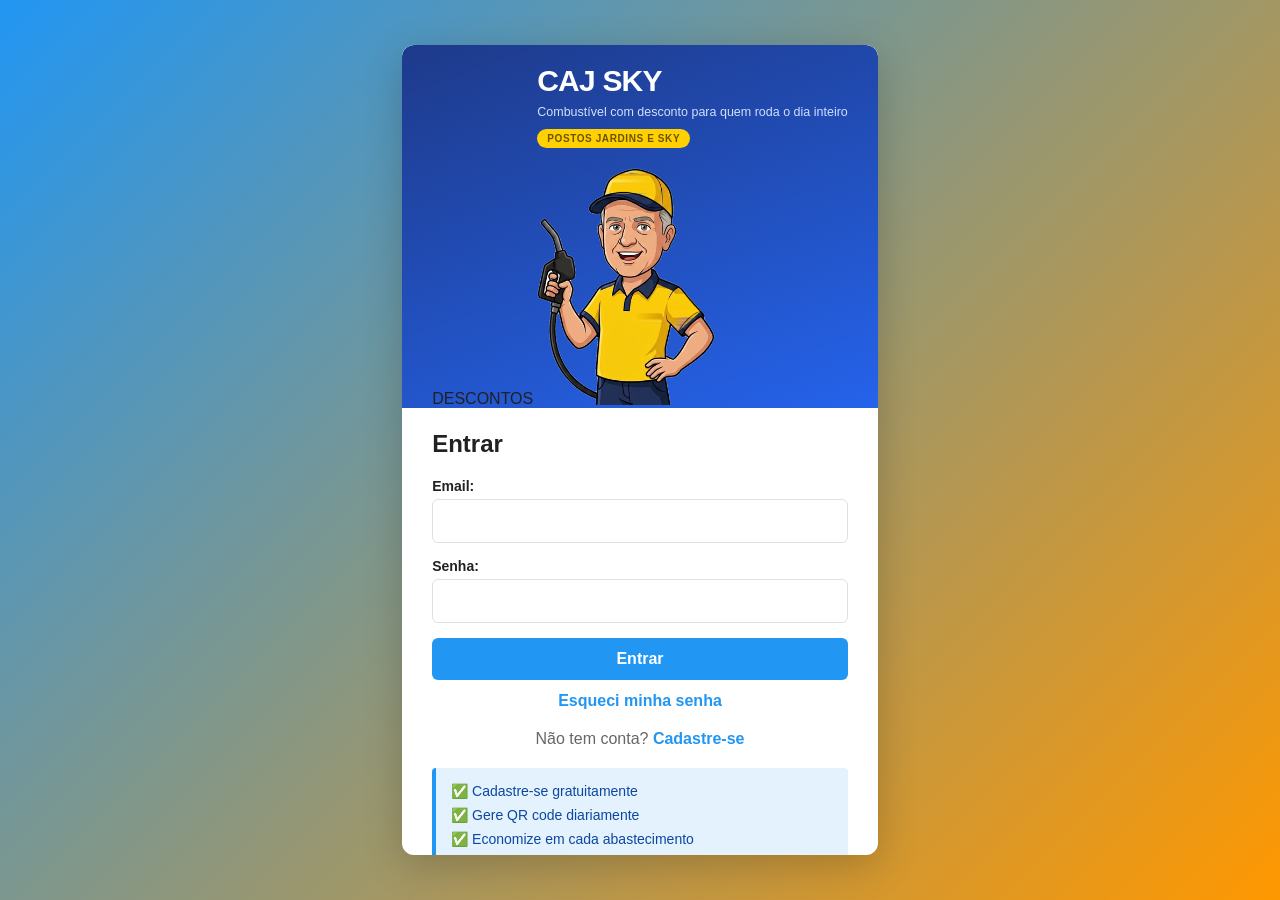
==== commit e62d8abc: "Add files via upload" ====
--- a/frontend/index.html
+++ b/frontend/index.html
@@ -10,19 +10,22 @@
     <meta name="apple-mobile-web-app-capable" content="yes">
     <meta name="apple-mobile-web-app-status-bar-style" content="black-translucent">
     <meta name="apple-mobile-web-app-title" content="CAJ SKY">
-    <link rel="stylesheet" href="css/style.css?v=3">
+    <link rel="stylesheet" href="css/style.css?v=4">
 </head>
 <body class="auth-page">
     <div class="container">
         <div class="auth-card">
             <div class="logo">
-                <div class="logo-texto">
-                    <h1><span class="linha-1">DESCONTOS</span>CAJ SKY</h1>
-                    <p>Combustível com desconto para quem roda o dia inteiro</p>
-                    <span class="logo-bandeira">Postos Jardins e Sky</span>
+                <span class="logo-descontos">DESCONTOS</span>
+                <div class="logo-linha">
+                    <div class="logo-texto">
+                        <h1>CAJ SKY</h1>
+                        <p>Combustível com desconto para quem roda o dia inteiro</p>
+                        <span class="logo-bandeira">Postos Jardins e Sky</span>
+                    </div>
+                    <img src="icons/cajinho.png" class="cajinho"
+                         alt="Cajinho, o frentista do CAJ SKY">
                 </div>
-                <img src="icons/cajinho.png" class="cajinho"
-                     alt="Cajinho, o frentista do CAJ SKY">
             </div>
 
             <!-- TAB DE LOGIN -->
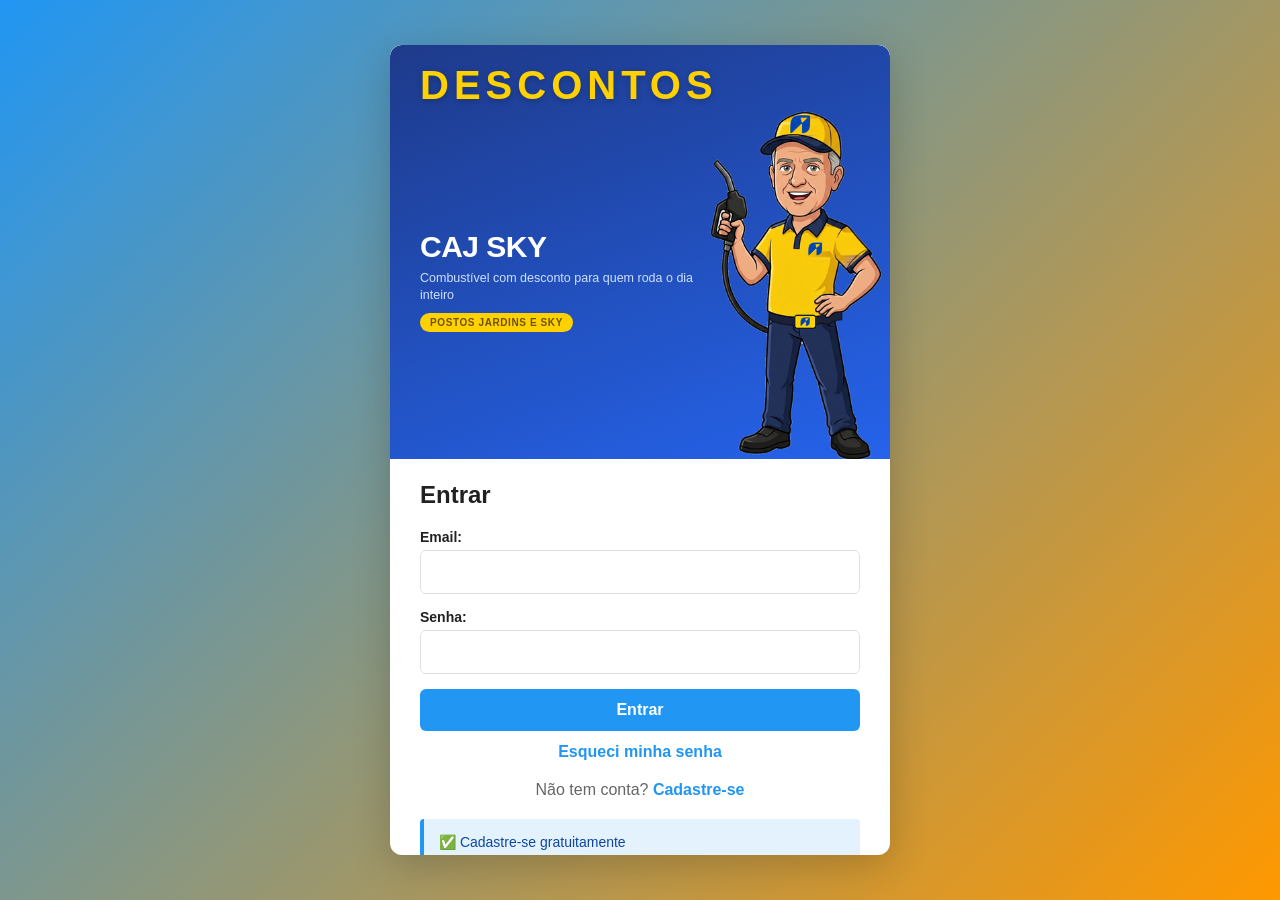
==== commit fbe8d353: "Add files via upload" ====
--- a/frontend/index.html
+++ b/frontend/index.html
@@ -10,7 +10,7 @@
     <meta name="apple-mobile-web-app-capable" content="yes">
     <meta name="apple-mobile-web-app-status-bar-style" content="black-translucent">
     <meta name="apple-mobile-web-app-title" content="CAJ SKY">
-    <link rel="stylesheet" href="css/style.css?v=4">
+    <link rel="stylesheet" href="css/style.css?v=5">
 </head>
 <body class="auth-page">
     <div class="container">
--- a/frontend/css/style.css
+++ b/frontend/css/style.css
@@ -50,41 +50,51 @@
 }
 
 /* ===== CABEÇALHO COM O CAJINHO =====
-   Faixa no topo do cartão. O mascote fica à direita, da borda de cima até o
-   começo do formulário: aparece nas três telas (entrar, criar conta e
-   esqueci a senha) sem cobrir campo nenhum. */
+   Faixa no topo do cartão. "DESCONTOS" ocupa uma linha inteira, para poder
+   ser grande de verdade sem espremer o mascote — é a palavra que o motorista
+   precisa enxergar de longe. Abaixo, o nome à esquerda e o Cajinho à direita,
+   da borda de cima até o começo do formulário. Aparece nas três telas
+   (entrar, criar conta e esqueci a senha) sem cobrir campo nenhum. */
 .auth-card { padding-top: 0; overflow: hidden; }
 
 .logo {
     position: relative;
     overflow: hidden;
-    display: flex;
-    align-items: flex-end;
-    gap: 4px;
+    display: block;
     text-align: left;
     margin: 0 -30px 22px;
-    padding: 22px 30px 0;
+    padding: 20px 30px 0;
     background: linear-gradient(160deg, #1e3a8a 0%, #2563eb 100%);
     border-radius: 12px 12px 0 0;
-    min-height: 190px;
-}
-
-.logo-texto { flex: 1 1 auto; min-width: 0; padding-bottom: 20px; }
+}
+
+.logo-descontos {
+    display: block;
+    color: #FFD100;
+    font-size: 40px;
+    font-weight: 800;
+    line-height: 1;
+    letter-spacing: 5px;
+    white-space: nowrap;
+    margin-bottom: 6px;
+    text-shadow: 0 2px 6px rgba(0,0,0,0.22);
+}
+
+.logo-linha {
+    display: flex;
+    align-items: center;
+    gap: 4px;
+    min-height: 150px;
+}
+
+.logo-texto { flex: 1 1 auto; min-width: 0; padding-bottom: 6px; }
 
 .logo h1 {
     color: #fff;
     font-size: 30px;
-    line-height: 0.95;
-    letter-spacing: -0.8px;
+    line-height: 1;
+    letter-spacing: -0.5px;
     margin-bottom: 8px;
-}
-
-.logo h1 .linha-1 {
-    display: block;
-    font-size: 15px;
-    letter-spacing: 3px;
-    color: #FFD100;
-    margin-bottom: 3px;
 }
 
 .logo p { color: #cfe0ff; font-size: 12.5px; line-height: 1.35; }
@@ -104,15 +114,21 @@
 
 .logo .cajinho {
     flex: 0 0 auto;
-    width: 178px;
+    width: 172px;
     height: auto;
     align-self: flex-end;
     margin: 0 -22px -1px 0;
 }
 
+/* Celular estreito: "DESCONTOS" encolhe junto para não empurrar a tela. */
 @media (max-width: 370px) {
+    .logo-descontos { font-size: 33px; letter-spacing: 3px; }
     .logo h1 { font-size: 26px; }
     .logo .cajinho { width: 152px; }
+}
+
+@media (max-width: 340px) {
+    .logo-descontos { font-size: 28px; letter-spacing: 2px; }
 }
 
 /* ===== FORMULÁRIOS ===== */
@@ -583,7 +599,8 @@
     }
 
     /* a faixa do cabeçalho acompanha o padding menor do celular */
-    .logo { margin: 0 -20px 20px; padding: 20px 20px 0; min-height: 176px; }
+    .logo { margin: 0 -20px 20px; padding: 18px 20px 0; }
+    .logo-linha { min-height: 158px; }
 
     .dashboard-container {
         padding: 10px;
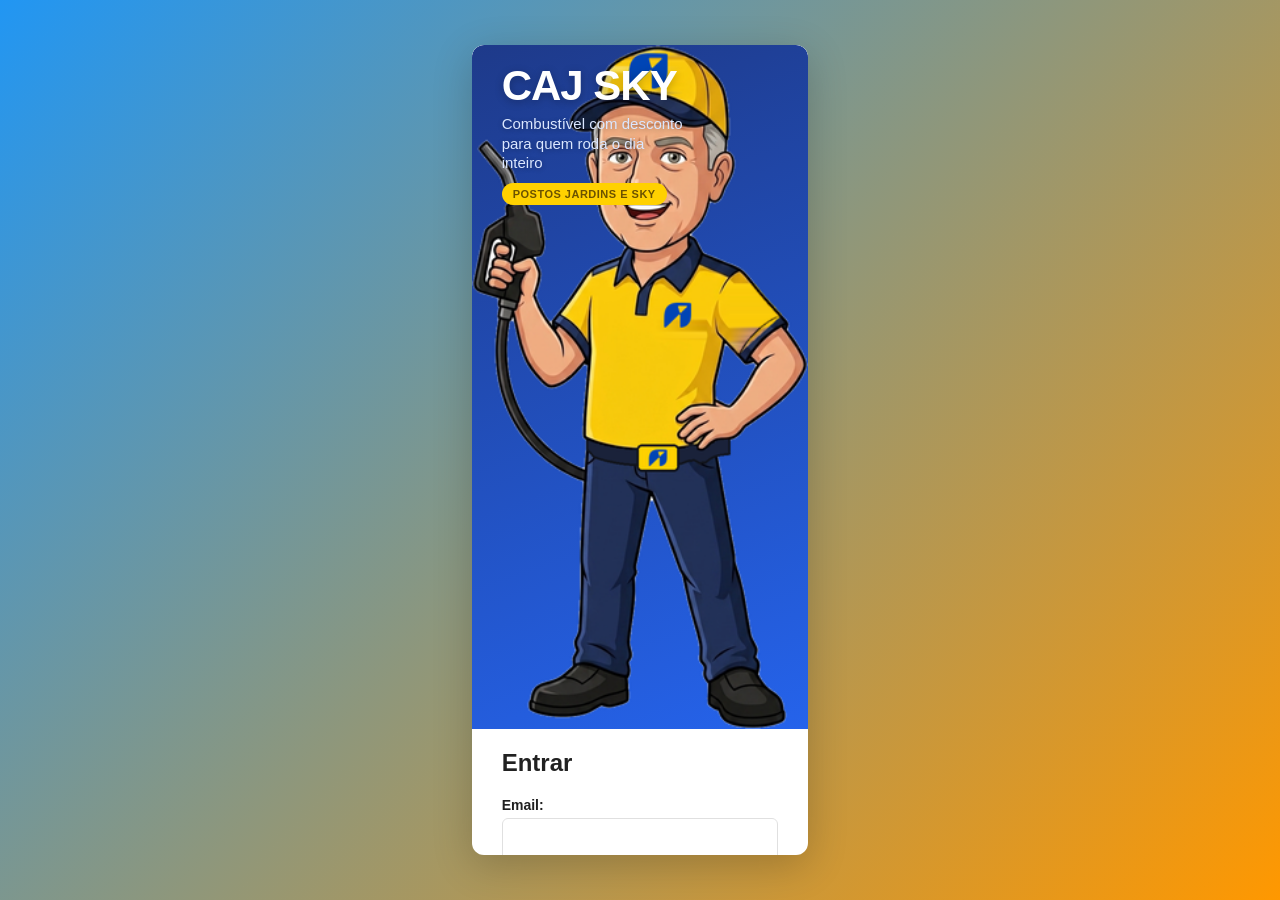
==== commit c81e5e6d: "Add files via upload" ====
--- a/frontend/index.html
+++ b/frontend/index.html
@@ -10,22 +10,19 @@
     <meta name="apple-mobile-web-app-capable" content="yes">
     <meta name="apple-mobile-web-app-status-bar-style" content="black-translucent">
     <meta name="apple-mobile-web-app-title" content="CAJ SKY">
-    <link rel="stylesheet" href="css/style.css?v=5">
+    <link rel="stylesheet" href="css/style.css?v=7">
 </head>
 <body class="auth-page">
     <div class="container">
         <div class="auth-card">
             <div class="logo">
-                <span class="logo-descontos">DESCONTOS</span>
-                <div class="logo-linha">
-                    <div class="logo-texto">
-                        <h1>CAJ SKY</h1>
-                        <p>Combustível com desconto para quem roda o dia inteiro</p>
-                        <span class="logo-bandeira">Postos Jardins e Sky</span>
-                    </div>
-                    <img src="icons/cajinho.png" class="cajinho"
-                         alt="Cajinho, o frentista do CAJ SKY">
+                <div class="logo-texto">
+                    <h1>CAJ SKY</h1>
+                    <p>Combustível com desconto para quem roda o dia inteiro</p>
+                    <span class="logo-bandeira">Postos Jardins e Sky</span>
                 </div>
+                <img src="icons/cajinho.png" class="cajinho"
+                     alt="Cajinho, o frentista do CAJ SKY, com uma etiqueta de descontos na mangueira">
             </div>
 
             <!-- TAB DE LOGIN -->
--- a/frontend/css/style.css
+++ b/frontend/css/style.css
@@ -50,11 +50,12 @@
 }
 
 /* ===== CABEÇALHO COM O CAJINHO =====
-   Faixa no topo do cartão. "DESCONTOS" ocupa uma linha inteira, para poder
-   ser grande de verdade sem espremer o mascote — é a palavra que o motorista
-   precisa enxergar de longe. Abaixo, o nome à esquerda e o Cajinho à direita,
-   da borda de cima até o começo do formulário. Aparece nas três telas
-   (entrar, criar conta e esqueci a senha) sem cobrir campo nenhum. */
+   A imagem (Cajinho + etiqueta "DESCONTOS" laçada na mangueira) ocupa a faixa
+   inteira. O canto de cima à esquerda dela é só fundo azul, e é ali que o
+   nome, a frase e o selo ficam — por cima da imagem, à esquerda do Cajinho e
+   acima da etiqueta. Assim o texto pôde crescer sem empurrar nada e sem
+   deixar a faixa mais alta.
+   Aparece nas três telas (entrar, criar conta e esqueci a senha). */
 .auth-card { padding-top: 0; overflow: hidden; }
 
 .logo {
@@ -62,73 +63,60 @@
     overflow: hidden;
     display: block;
     text-align: left;
-    margin: 0 -30px 22px;
-    padding: 20px 30px 0;
+    margin: 0 -30px 20px;
+    padding: 0;
     background: linear-gradient(160deg, #1e3a8a 0%, #2563eb 100%);
     border-radius: 12px 12px 0 0;
 }
 
-.logo-descontos {
+.logo .cajinho {
     display: block;
-    color: #FFD100;
-    font-size: 40px;
-    font-weight: 800;
-    line-height: 1;
-    letter-spacing: 5px;
-    white-space: nowrap;
-    margin-bottom: 6px;
-    text-shadow: 0 2px 6px rgba(0,0,0,0.22);
-}
-
-.logo-linha {
-    display: flex;
-    align-items: center;
-    gap: 4px;
-    min-height: 150px;
-}
-
-.logo-texto { flex: 1 1 auto; min-width: 0; padding-bottom: 6px; }
+    width: 100%;
+    margin: 0;
+}
+
+.logo-texto {
+    position: absolute;
+    top: 20px;
+    left: 30px;
+    width: 54%;
+    z-index: 2;
+}
 
 .logo h1 {
     color: #fff;
-    font-size: 30px;
-    line-height: 1;
-    letter-spacing: -0.5px;
+    font-size: 42px;
+    line-height: 0.98;
+    letter-spacing: -1px;
     margin-bottom: 8px;
-}
-
-.logo p { color: #cfe0ff; font-size: 12.5px; line-height: 1.35; }
+    text-shadow: 0 2px 8px rgba(0,0,0,.25);
+}
+
+.logo p {
+    color: #dbe7ff;
+    font-size: 15px;
+    line-height: 1.3;
+    text-shadow: 0 1px 5px rgba(0,0,0,.3);
+}
 
 .logo-bandeira {
     display: inline-block;
-    margin-top: 9px;
-    padding: 4px 10px;
+    margin-top: 10px;
+    padding: 5px 11px;
     border-radius: 999px;
     background: #FFD100;
     color: #6b5200;
-    font-size: 10px;
+    font-size: 11px;
     font-weight: 800;
-    letter-spacing: 0.6px;
+    letter-spacing: 0.5px;
     text-transform: uppercase;
 }
 
-.logo .cajinho {
-    flex: 0 0 auto;
-    width: 172px;
-    height: auto;
-    align-self: flex-end;
-    margin: 0 -22px -1px 0;
-}
-
-/* Celular estreito: "DESCONTOS" encolhe junto para não empurrar a tela. */
 @media (max-width: 370px) {
-    .logo-descontos { font-size: 33px; letter-spacing: 3px; }
-    .logo h1 { font-size: 26px; }
-    .logo .cajinho { width: 152px; }
-}
-
-@media (max-width: 340px) {
-    .logo-descontos { font-size: 28px; letter-spacing: 2px; }
+    .logo-texto { top: 16px; left: 20px; width: 58%; }
+    .logo h1 { font-size: 34px; }
+    .logo p  { font-size: 13px; }
+    .logo-bandeira { font-size: 10px; }
 }
 
 /* ===== FORMULÁRIOS ===== */
@@ -599,8 +587,7 @@
     }
 
     /* a faixa do cabeçalho acompanha o padding menor do celular */
-    .logo { margin: 0 -20px 20px; padding: 18px 20px 0; }
-    .logo-linha { min-height: 158px; }
+    .logo { margin: 0 -20px 18px; }
 
     .dashboard-container {
         padding: 10px;
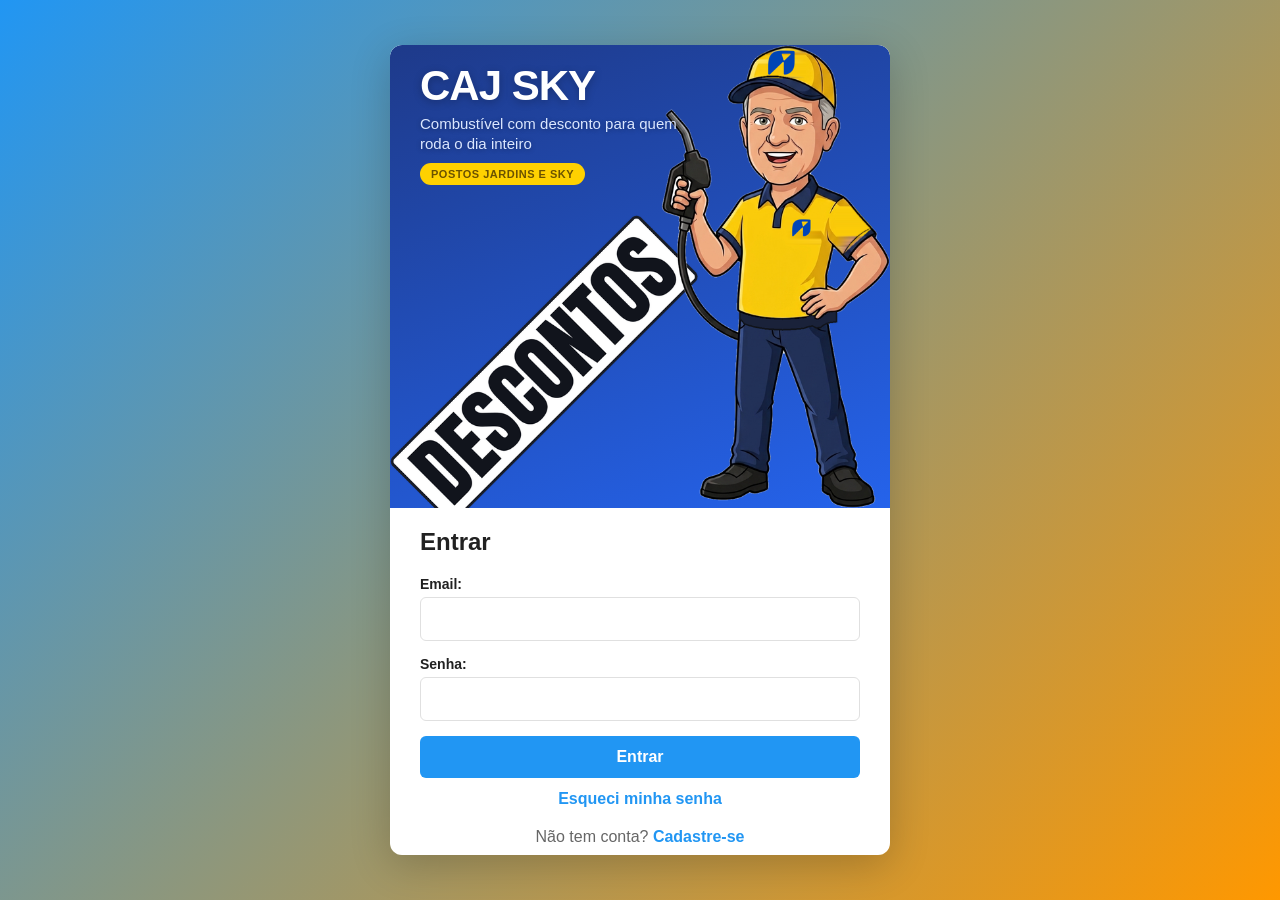
==== commit 3f42fa0a: "Add files via upload" ====
--- a/frontend/index.html
+++ b/frontend/index.html
@@ -15,6 +15,14 @@
 <body class="auth-page">
     <div class="container">
         <div class="auth-card">
+            <!-- Aparece só quando alguém chega por um link de indicação
+                 (?ref=CODIGO) e o código é confirmado válido pelo servidor.
+                 Ver capturarCodigoIndicacao() em js/app-v2.js. -->
+            <p id="faixa-indicacao" hidden
+               style="background:#e8f5e9; border-left:4px solid #4CAF50; padding:10px 14px;
+                      border-radius:8px; margin-bottom:14px; font-weight:600; text-align:center;">
+            </p>
+
             <div class="logo">
                 <div class="logo-texto">
                     <h1>CAJ SKY</h1>
@@ -215,6 +223,6 @@
     </script>
     <script src="js/instalar.js?v=1"></script>
     <script src="js/comprovacao.js?v=1"></script>
-    <script src="js/app-v2.js?v=11"></script>
+    <script src="js/app-v2.js?v=13"></script>
 </body>
 </html>
--- a/frontend/css/style.css
+++ b/frontend/css/style.css
@@ -56,7 +56,7 @@
    acima da etiqueta. Assim o texto pôde crescer sem empurrar nada e sem
    deixar a faixa mais alta.
    Aparece nas três telas (entrar, criar conta e esqueci a senha). */
-.auth-card { padding-top: 0; overflow: hidden; }
+.auth-card { padding-top: 0; overflow-x: hidden; }
 
 .logo {
     position: relative;
